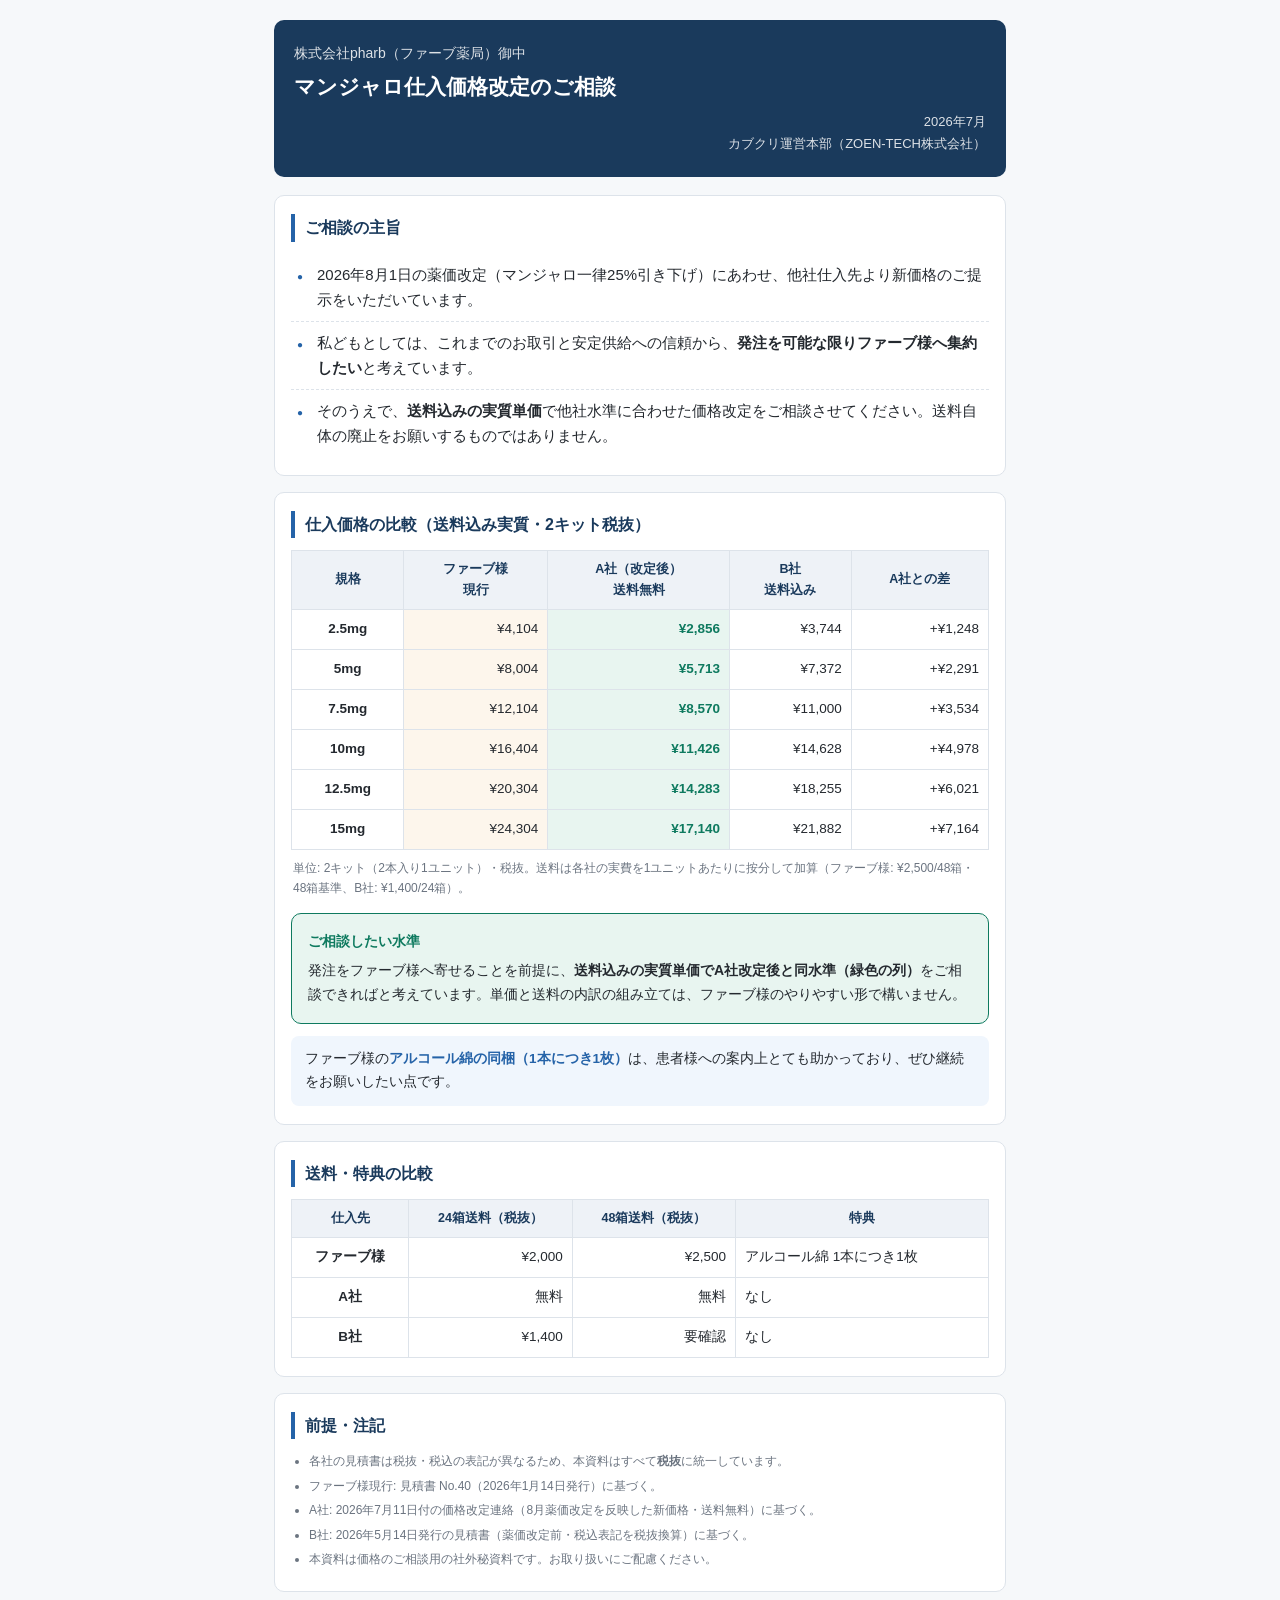
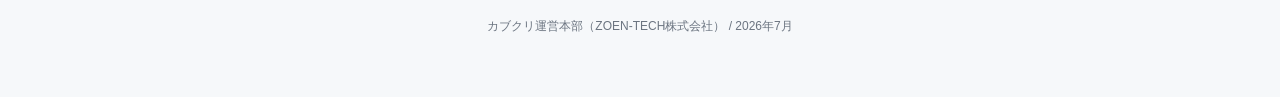
==== partners/pharb-7k2m9x/index.html @ a4acabd5 "ファーブ薬局向け仕入価格改定相談ページを追加（noindex・非公開パス） Co-Authored-By: Claude Fable 5 <noreply@anthropic.com>" ====
<!DOCTYPE html>
<html lang="ja">
<head>
<meta charset="UTF-8">
<meta name="viewport" content="width=device-width, initial-scale=1.0">
<meta name="robots" content="noindex, nofollow">
<title>仕入価格改定のご相談 | カブクリ</title>
<style>
  :root {
    --navy: #1a3a5c;
    --blue: #2563a8;
    --accent: #0e7a5f;
    --bg: #f6f8fa;
    --card: #ffffff;
    --line: #dde3ea;
    --text: #24292f;
    --muted: #6b7480;
    --warn: #b45309;
  }
  * { margin: 0; padding: 0; box-sizing: border-box; }
  body {
    font-family: "Hiragino Kaku Gothic ProN", "Hiragino Sans", "Yu Gothic", Meiryo, sans-serif;
    background: var(--bg);
    color: var(--text);
    line-height: 1.7;
    font-size: 15px;
    -webkit-text-size-adjust: 100%;
  }
  .wrap { max-width: 760px; margin: 0 auto; padding: 20px 14px 60px; }
  header {
    background: var(--navy);
    color: #fff;
    border-radius: 10px;
    padding: 22px 20px;
    margin-bottom: 18px;
  }
  header .to { font-size: 14px; opacity: .85; margin-bottom: 6px; }
  header h1 { font-size: 21px; line-height: 1.4; }
  header .from { font-size: 13px; opacity: .85; margin-top: 10px; text-align: right; }
  section {
    background: var(--card);
    border: 1px solid var(--line);
    border-radius: 10px;
    padding: 18px 16px;
    margin-bottom: 16px;
  }
  h2 {
    font-size: 16px;
    color: var(--navy);
    border-left: 4px solid var(--blue);
    padding-left: 10px;
    margin-bottom: 12px;
  }
  ul.points { list-style: none; }
  ul.points li {
    padding: 8px 0 8px 26px;
    position: relative;
    border-bottom: 1px dashed var(--line);
  }
  ul.points li:last-child { border-bottom: none; }
  ul.points li::before {
    content: "●";
    color: var(--blue);
    font-size: 10px;
    position: absolute;
    left: 6px;
    top: 14px;
  }
  .table-scroll { overflow-x: auto; -webkit-overflow-scrolling: touch; }
  table {
    border-collapse: collapse;
    width: 100%;
    min-width: 560px;
    font-size: 13.5px;
    white-space: nowrap;
  }
  th, td {
    border: 1px solid var(--line);
    padding: 8px 9px;
    text-align: right;
  }
  th { background: #eef2f7; color: var(--navy); text-align: center; font-size: 12.5px; }
  td:first-child, th:first-child { text-align: center; font-weight: 600; }
  td.ask {
    background: #e8f5f0;
    color: var(--accent);
    font-weight: 700;
  }
  td.pharb { background: #fdf6ec; }
  .unit-note { font-size: 12px; color: var(--muted); margin: 8px 2px 0; }
  .ask-box {
    background: #e8f5f0;
    border: 1.5px solid var(--accent);
    border-radius: 10px;
    padding: 16px;
    margin-top: 14px;
  }
  .ask-box .label { color: var(--accent); font-weight: 700; font-size: 14px; margin-bottom: 6px; }
  .ask-box p { font-size: 14px; }
  .good-box {
    background: #f0f6fd;
    border-radius: 8px;
    padding: 12px 14px;
    margin-top: 12px;
    font-size: 13.5px;
  }
  .good-box strong { color: var(--blue); }
  .notes { font-size: 12px; color: var(--muted); }
  .notes li { margin-bottom: 4px; margin-left: 18px; }
  footer { text-align: center; font-size: 12px; color: var(--muted); margin-top: 24px; }
  @media print {
    body { background: #fff; }
    section { border: none; padding: 10px 0; }
  }
</style>
</head>
<body>
<div class="wrap">

<header>
  <div class="to">株式会社pharb（ファーブ薬局）御中</div>
  <h1>マンジャロ仕入価格改定のご相談</h1>
  <div class="from">2026年7月<br>カブクリ運営本部（ZOEN-TECH株式会社）</div>
</header>

<section>
  <h2>ご相談の主旨</h2>
  <ul class="points">
    <li>2026年8月1日の薬価改定（マンジャロ一律25%引き下げ）にあわせ、他社仕入先より新価格のご提示をいただいています。</li>
    <li>私どもとしては、これまでのお取引と安定供給への信頼から、<strong>発注を可能な限りファーブ様へ集約したい</strong>と考えています。</li>
    <li>そのうえで、<strong>送料込みの実質単価</strong>で他社水準に合わせた価格改定をご相談させてください。送料自体の廃止をお願いするものではありません。</li>
  </ul>
</section>

<section>
  <h2>仕入価格の比較（送料込み実質・2キット税抜）</h2>
  <div class="table-scroll">
    <table>
      <thead>
        <tr>
          <th>規格</th>
          <th>ファーブ様<br>現行</th>
          <th>A社（改定後）<br>送料無料</th>
          <th>B社<br>送料込み</th>
          <th>A社との差</th>
        </tr>
      </thead>
      <tbody>
        <tr><td>2.5mg</td><td class="pharb">¥4,104</td><td class="ask">¥2,856</td><td>¥3,744</td><td>+¥1,248</td></tr>
        <tr><td>5mg</td><td class="pharb">¥8,004</td><td class="ask">¥5,713</td><td>¥7,372</td><td>+¥2,291</td></tr>
        <tr><td>7.5mg</td><td class="pharb">¥12,104</td><td class="ask">¥8,570</td><td>¥11,000</td><td>+¥3,534</td></tr>
        <tr><td>10mg</td><td class="pharb">¥16,404</td><td class="ask">¥11,426</td><td>¥14,628</td><td>+¥4,978</td></tr>
        <tr><td>12.5mg</td><td class="pharb">¥20,304</td><td class="ask">¥14,283</td><td>¥18,255</td><td>+¥6,021</td></tr>
        <tr><td>15mg</td><td class="pharb">¥24,304</td><td class="ask">¥17,140</td><td>¥21,882</td><td>+¥7,164</td></tr>
      </tbody>
    </table>
  </div>
  <p class="unit-note">単位: 2キット（2本入り1ユニット）・税抜。送料は各社の実費を1ユニットあたりに按分して加算（ファーブ様: ¥2,500/48箱・48箱基準、B社: ¥1,400/24箱）。</p>

  <div class="ask-box">
    <div class="label">ご相談したい水準</div>
    <p>発注をファーブ様へ寄せることを前提に、<strong>送料込みの実質単価でA社改定後と同水準（緑色の列）</strong>をご相談できればと考えています。単価と送料の内訳の組み立ては、ファーブ様のやりやすい形で構いません。</p>
  </div>

  <div class="good-box">
    ファーブ様の<strong>アルコール綿の同梱（1本につき1枚）</strong>は、患者様への案内上とても助かっており、ぜひ継続をお願いしたい点です。
  </div>
</section>

<section>
  <h2>送料・特典の比較</h2>
  <div class="table-scroll">
    <table>
      <thead>
        <tr><th>仕入先</th><th>24箱送料（税抜）</th><th>48箱送料（税抜）</th><th>特典</th></tr>
      </thead>
      <tbody>
        <tr><td>ファーブ様</td><td>¥2,000</td><td>¥2,500</td><td style="text-align:left">アルコール綿 1本につき1枚</td></tr>
        <tr><td>A社</td><td>無料</td><td>無料</td><td style="text-align:left">なし</td></tr>
        <tr><td>B社</td><td>¥1,400</td><td>要確認</td><td style="text-align:left">なし</td></tr>
      </tbody>
    </table>
  </div>
</section>

<section>
  <h2>前提・注記</h2>
  <ul class="notes">
    <li>各社の見積書は税抜・税込の表記が異なるため、本資料はすべて<strong>税抜</strong>に統一しています。</li>
    <li>ファーブ様現行: 見積書 No.40（2026年1月14日発行）に基づく。</li>
    <li>A社: 2026年7月11日付の価格改定連絡（8月薬価改定を反映した新価格・送料無料）に基づく。</li>
    <li>B社: 2026年5月14日発行の見積書（薬価改定前・税込表記を税抜換算）に基づく。</li>
    <li>本資料は価格のご相談用の社外秘資料です。お取り扱いにご配慮ください。</li>
  </ul>
</section>

<footer>カブクリ運営本部（ZOEN-TECH株式会社） / 2026年7月</footer>

</div>
</body>
</html>
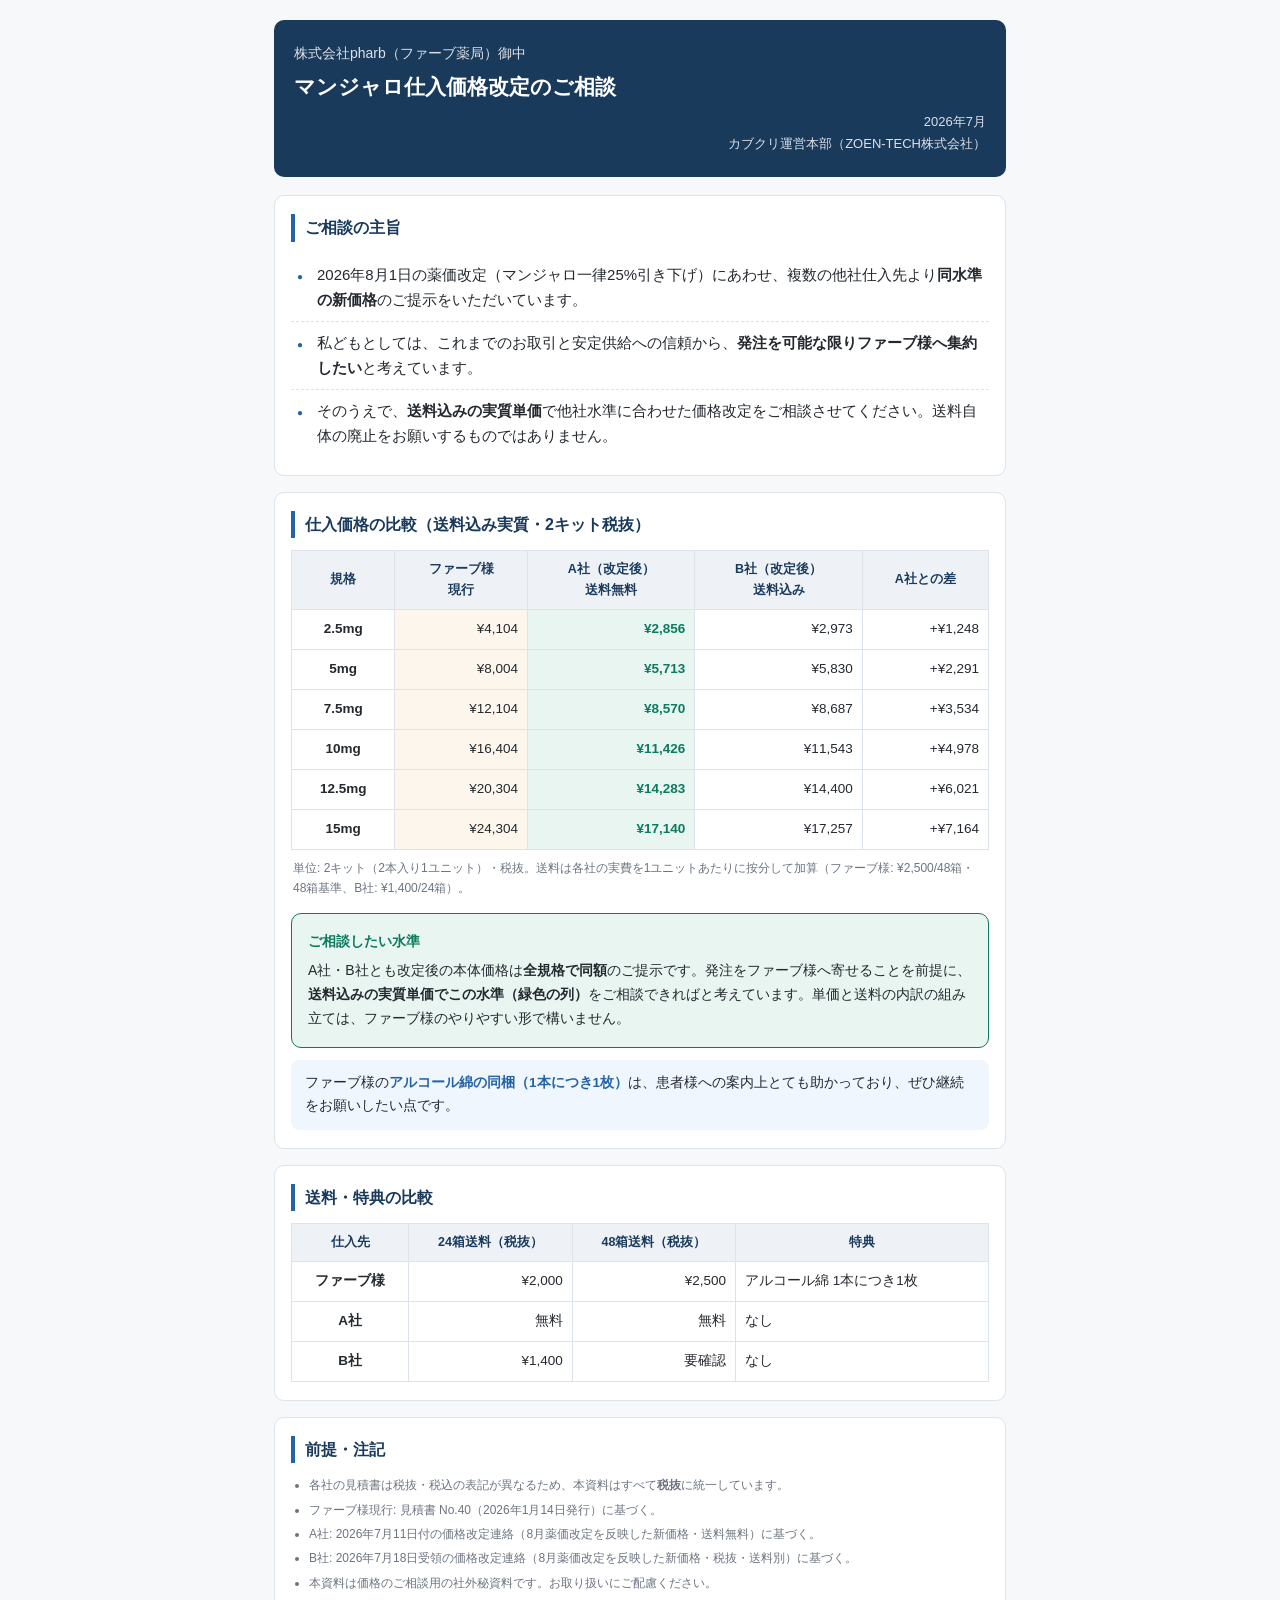
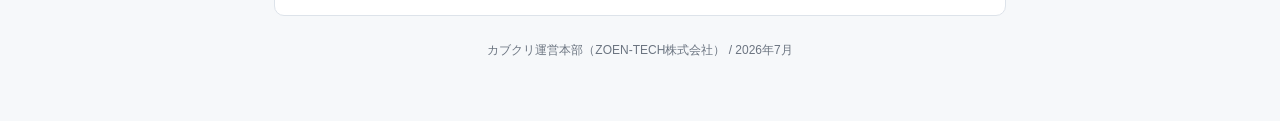
==== commit 9bfa1030: "B社（ウェルネスプラス）を改定後価格に更新（A社と同額・送料込み¥2,973〜） Co-Authored-By: Claude Fable 5 <noreply@anthropic.com>" ====
--- a/partners/pharb-7k2m9x/index.html
+++ b/partners/pharb-7k2m9x/index.html
@@ -126,7 +126,7 @@
 <section>
   <h2>ご相談の主旨</h2>
   <ul class="points">
-    <li>2026年8月1日の薬価改定（マンジャロ一律25%引き下げ）にあわせ、他社仕入先より新価格のご提示をいただいています。</li>
+    <li>2026年8月1日の薬価改定（マンジャロ一律25%引き下げ）にあわせ、複数の他社仕入先より<strong>同水準の新価格</strong>のご提示をいただいています。</li>
     <li>私どもとしては、これまでのお取引と安定供給への信頼から、<strong>発注を可能な限りファーブ様へ集約したい</strong>と考えています。</li>
     <li>そのうえで、<strong>送料込みの実質単価</strong>で他社水準に合わせた価格改定をご相談させてください。送料自体の廃止をお願いするものではありません。</li>
   </ul>
@@ -141,17 +141,17 @@
           <th>規格</th>
           <th>ファーブ様<br>現行</th>
           <th>A社（改定後）<br>送料無料</th>
-          <th>B社<br>送料込み</th>
+          <th>B社（改定後）<br>送料込み</th>
           <th>A社との差</th>
         </tr>
       </thead>
       <tbody>
-        <tr><td>2.5mg</td><td class="pharb">¥4,104</td><td class="ask">¥2,856</td><td>¥3,744</td><td>+¥1,248</td></tr>
-        <tr><td>5mg</td><td class="pharb">¥8,004</td><td class="ask">¥5,713</td><td>¥7,372</td><td>+¥2,291</td></tr>
-        <tr><td>7.5mg</td><td class="pharb">¥12,104</td><td class="ask">¥8,570</td><td>¥11,000</td><td>+¥3,534</td></tr>
-        <tr><td>10mg</td><td class="pharb">¥16,404</td><td class="ask">¥11,426</td><td>¥14,628</td><td>+¥4,978</td></tr>
-        <tr><td>12.5mg</td><td class="pharb">¥20,304</td><td class="ask">¥14,283</td><td>¥18,255</td><td>+¥6,021</td></tr>
-        <tr><td>15mg</td><td class="pharb">¥24,304</td><td class="ask">¥17,140</td><td>¥21,882</td><td>+¥7,164</td></tr>
+        <tr><td>2.5mg</td><td class="pharb">¥4,104</td><td class="ask">¥2,856</td><td>¥2,973</td><td>+¥1,248</td></tr>
+        <tr><td>5mg</td><td class="pharb">¥8,004</td><td class="ask">¥5,713</td><td>¥5,830</td><td>+¥2,291</td></tr>
+        <tr><td>7.5mg</td><td class="pharb">¥12,104</td><td class="ask">¥8,570</td><td>¥8,687</td><td>+¥3,534</td></tr>
+        <tr><td>10mg</td><td class="pharb">¥16,404</td><td class="ask">¥11,426</td><td>¥11,543</td><td>+¥4,978</td></tr>
+        <tr><td>12.5mg</td><td class="pharb">¥20,304</td><td class="ask">¥14,283</td><td>¥14,400</td><td>+¥6,021</td></tr>
+        <tr><td>15mg</td><td class="pharb">¥24,304</td><td class="ask">¥17,140</td><td>¥17,257</td><td>+¥7,164</td></tr>
       </tbody>
     </table>
   </div>
@@ -159,7 +159,7 @@
 
   <div class="ask-box">
     <div class="label">ご相談したい水準</div>
-    <p>発注をファーブ様へ寄せることを前提に、<strong>送料込みの実質単価でA社改定後と同水準（緑色の列）</strong>をご相談できればと考えています。単価と送料の内訳の組み立ては、ファーブ様のやりやすい形で構いません。</p>
+    <p>A社・B社とも改定後の本体価格は<strong>全規格で同額</strong>のご提示です。発注をファーブ様へ寄せることを前提に、<strong>送料込みの実質単価でこの水準（緑色の列）</strong>をご相談できればと考えています。単価と送料の内訳の組み立ては、ファーブ様のやりやすい形で構いません。</p>
   </div>
 
   <div class="good-box">
@@ -189,7 +189,7 @@
     <li>各社の見積書は税抜・税込の表記が異なるため、本資料はすべて<strong>税抜</strong>に統一しています。</li>
     <li>ファーブ様現行: 見積書 No.40（2026年1月14日発行）に基づく。</li>
     <li>A社: 2026年7月11日付の価格改定連絡（8月薬価改定を反映した新価格・送料無料）に基づく。</li>
-    <li>B社: 2026年5月14日発行の見積書（薬価改定前・税込表記を税抜換算）に基づく。</li>
+    <li>B社: 2026年7月18日受領の価格改定連絡（8月薬価改定を反映した新価格・税抜・送料別）に基づく。</li>
     <li>本資料は価格のご相談用の社外秘資料です。お取り扱いにご配慮ください。</li>
   </ul>
 </section>
